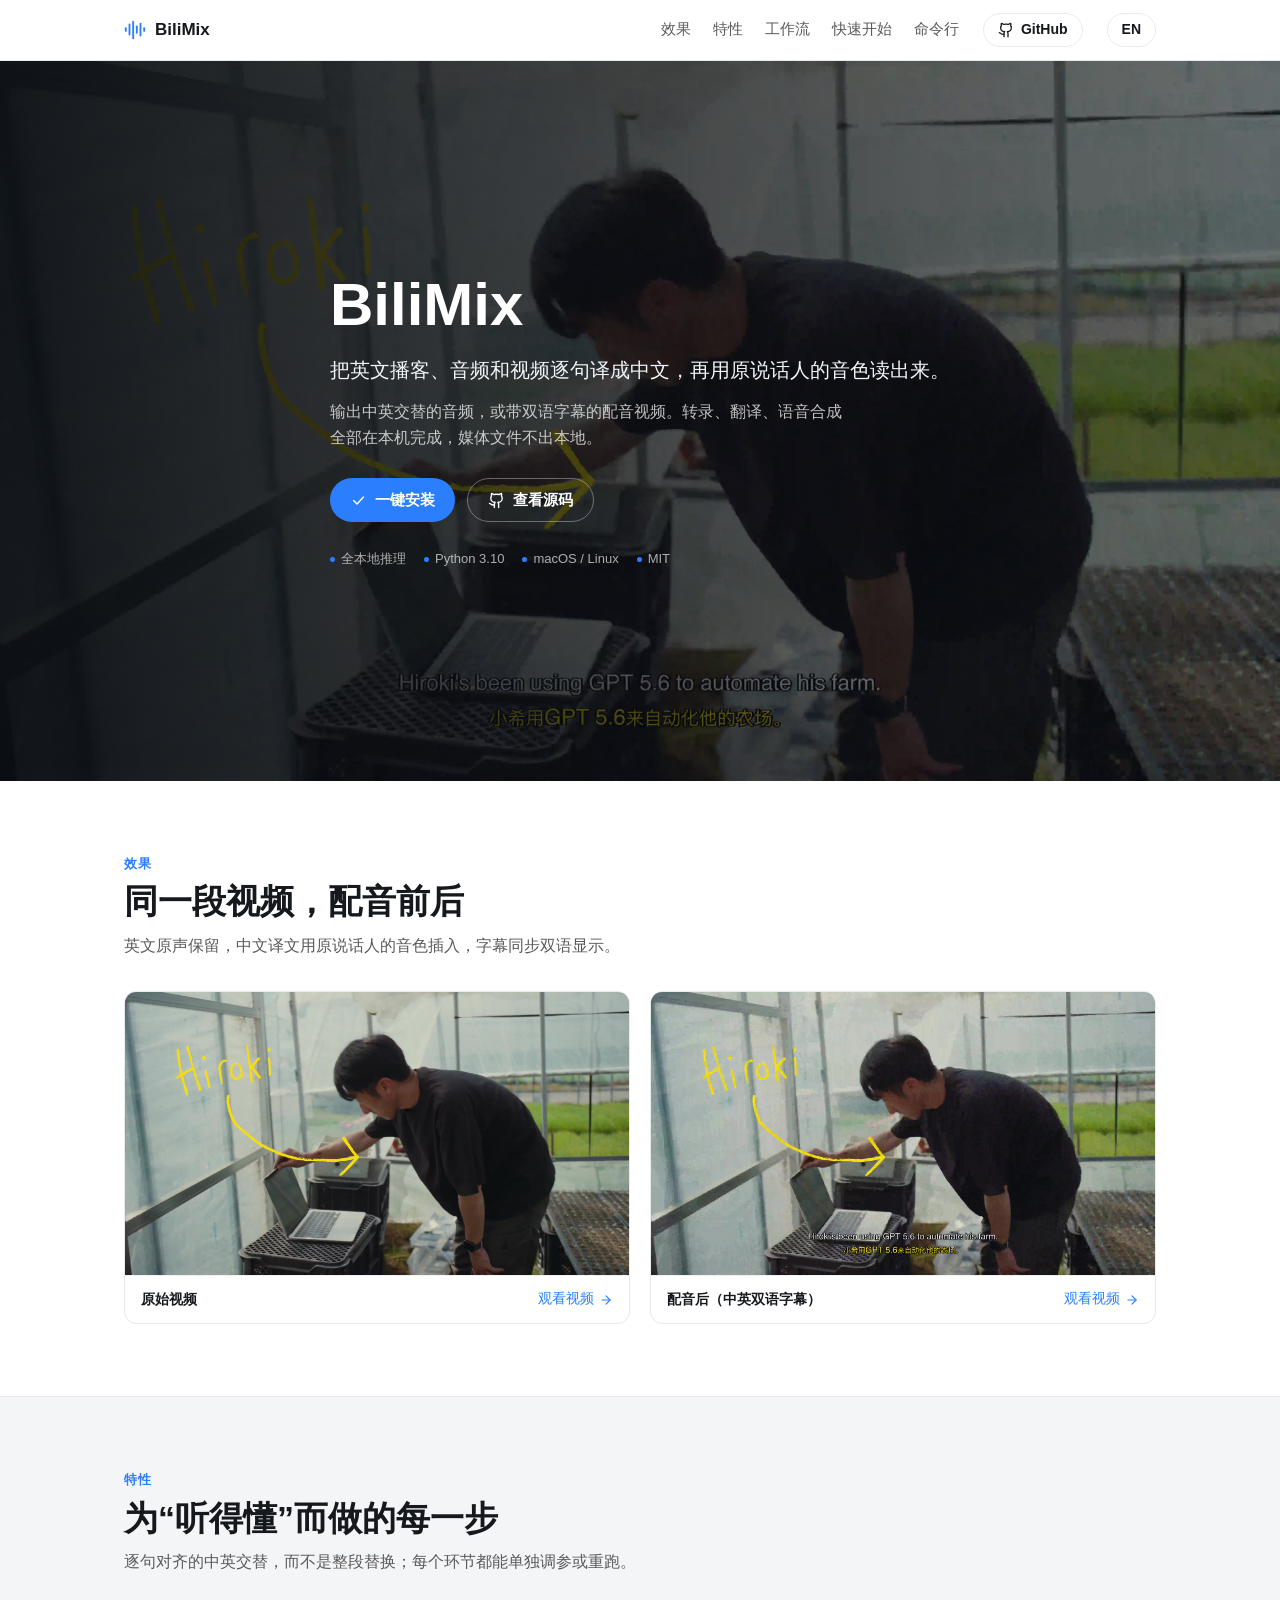
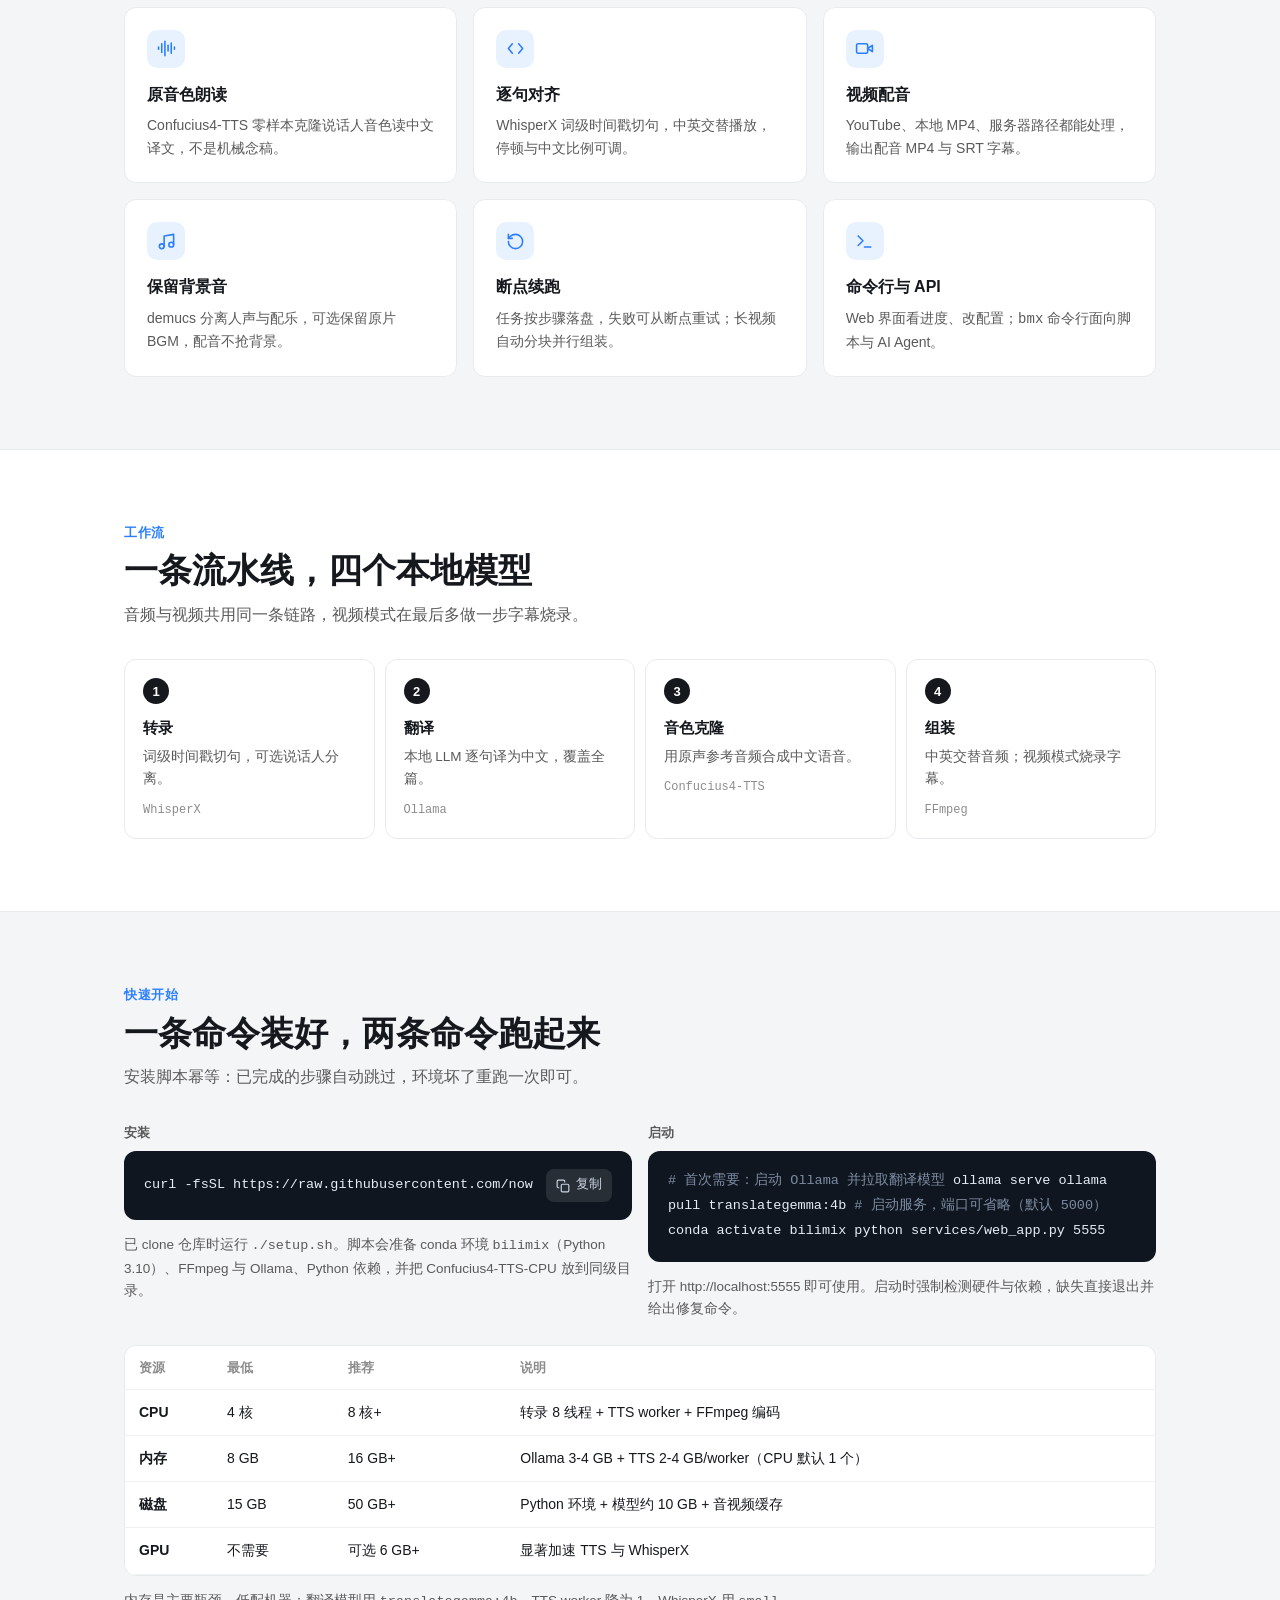
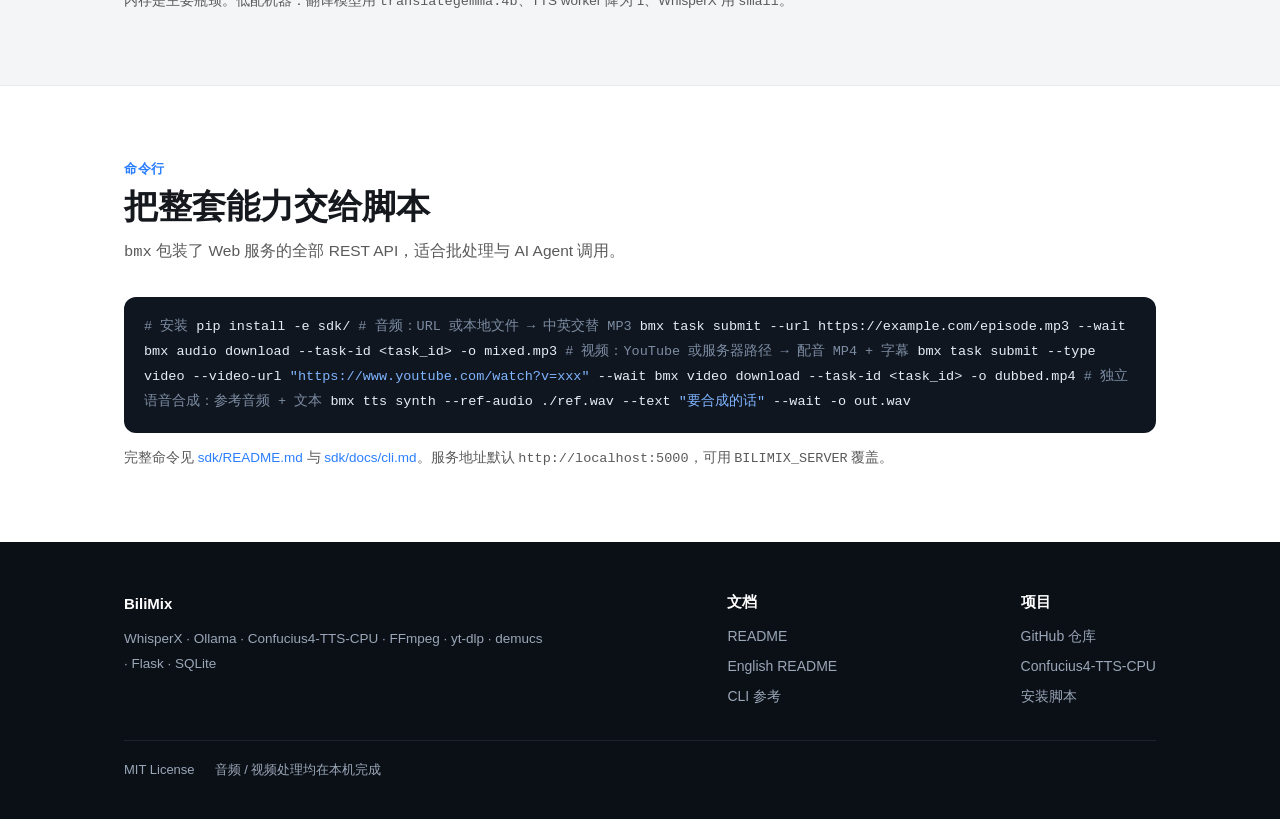
==== index.html @ 7e201eb5 "docs: 精简中英文 README 并新增 GitHub Pages 产品页 - README / README.en.md：统一为「标题+徽章 → 效果 → 特性 → 硬件要求 → 快速开始 → " ====
<!DOCTYPE html>
<html lang="zh-CN">
<head>
<meta charset="utf-8">
<meta name="viewport" content="width=device-width, initial-scale=1">
<title>BiliMix — 中英双语播客 / 视频配音工具</title>
<meta name="description" content="把英文播客、音频和视频逐句译成中文，再用原说话人的音色读出来。全本地推理，输出中英交替音频或带字幕的配音视频。">
<link rel="icon" href="web/favicon.svg">
<style>
  :root {
    --font: "PingFang SC", -apple-system, BlinkMacSystemFont, "Inter", "Segoe UI", Roboto, "Helvetica Neue", sans-serif;
    --ink: #15181D;
    --body: #5A5A5A;
    --muted: #8C8C8C;
    --line: #E8EAED;
    --line-soft: #F0F1F3;
    --accent: #2B7FFF;
    --accent-deep: #1E5BD9;
    --accent-soft: #E8F2FF;
    --band: #F4F5F7;
    --code-bg: #10161F;
    --radius: 12px;
    --max: 1080px;
  }
  * { margin: 0; padding: 0; box-sizing: border-box; }
  html { scroll-behavior: smooth; -webkit-font-smoothing: antialiased; }
  body { font-family: var(--font); color: var(--ink); background: #fff; line-height: 1.65; }
  a { color: inherit; text-decoration: none; }
  .wrap { max-width: var(--max); margin: 0 auto; padding: 0 24px; }
  section { scroll-margin-top: 64px; }

  /* ---------- header ---------- */
  header {
    position: sticky; top: 0; z-index: 50;
    background: rgba(255,255,255,.86); backdrop-filter: saturate(180%) blur(12px);
    border-bottom: 1px solid var(--line);
  }
  .nav { display: flex; align-items: center; gap: 24px; height: 60px; }
  .brand { display: flex; align-items: center; gap: 9px; font-size: 17px; font-weight: 650; letter-spacing: 0; }
  .brand svg { width: 22px; height: 22px; color: var(--accent); }
  .nav-links { display: flex; gap: 22px; margin-left: auto; font-size: 14.5px; color: var(--body); }
  .nav-links a:hover { color: var(--accent); }
  .btn-ghost {
    display: inline-flex; align-items: center; gap: 7px;
    height: 34px; padding: 0 14px; border: 1px solid var(--line); border-radius: 999px;
    font-size: 14px; font-weight: 550; transition: .18s;
  }
  .btn-ghost:hover { border-color: var(--accent); color: var(--accent); background: var(--accent-soft); }
  .btn-ghost svg { width: 16px; height: 16px; }

  /* ---------- hero ---------- */
  .hero {
    position: relative; isolation: isolate;
    min-height: clamp(520px, 80vh, 720px);
    display: flex; align-items: center;
    background: #0B0F16 url("examples/screenshot_mixed.jpg") center/cover no-repeat;
  }
  .hero::before {
    content: ""; position: absolute; inset: 0; z-index: -1;
    background: linear-gradient(90deg, rgba(8,11,16,.92) 0%, rgba(8,11,16,.74) 42%, rgba(8,11,16,.42) 100%);
  }
  .hero-inner { padding: 72px 0; max-width: 640px; color: #fff; }
  .hero h1 { font-size: clamp(40px, 6vw, 60px); line-height: 1.1; font-weight: 700; letter-spacing: 0; }
  .hero .lede { margin-top: 16px; font-size: clamp(17px, 2.1vw, 20px); font-weight: 500; color: #F2F5FA; }
  .hero .desc { margin-top: 12px; font-size: 15.5px; color: rgba(255,255,255,.74); max-width: 520px; }
  .cta { display: flex; flex-wrap: wrap; gap: 12px; margin-top: 28px; }
  .btn {
    display: inline-flex; align-items: center; gap: 8px; height: 44px; padding: 0 20px;
    border-radius: 999px; font-size: 15px; font-weight: 600; transition: .18s;
  }
  .btn svg { width: 17px; height: 17px; }
  .btn-primary { background: var(--accent); color: #fff; }
  .btn-primary:hover { background: var(--accent-deep); transform: translateY(-1px); }
  .btn-outline { border: 1px solid rgba(255,255,255,.34); color: #fff; }
  .btn-outline:hover { border-color: #fff; background: rgba(255,255,255,.1); }
  .hero-meta { display: flex; flex-wrap: wrap; gap: 8px 18px; margin-top: 26px; font-size: 13px; color: rgba(255,255,255,.66); }
  .hero-meta span { display: inline-flex; align-items: center; gap: 6px; }
  .dot { width: 5px; height: 5px; border-radius: 50%; background: var(--accent); }

  /* ---------- section frame ---------- */
  .band { background: var(--band); border-block: 1px solid var(--line); }
  .sec { padding: 72px 0; }
  .sec-head { max-width: 620px; margin-bottom: 32px; }
  .eyebrow { font-size: 13px; font-weight: 650; letter-spacing: .04em; color: var(--accent); text-transform: uppercase; }
  .sec-head h2 { margin-top: 6px; font-size: clamp(26px, 3.4vw, 34px); line-height: 1.25; font-weight: 680; }
  .sec-head p { margin-top: 10px; color: var(--body); font-size: 15.5px; }

  /* ---------- demo ---------- */
  .demo { display: grid; grid-template-columns: 1fr 1fr; gap: 20px; }
  figure { background: #fff; border: 1px solid var(--line); border-radius: var(--radius); overflow: hidden; }
  figure img { display: block; width: 100%; aspect-ratio: 16 / 9; object-fit: cover; }
  figcaption {
    display: flex; align-items: center; justify-content: space-between; gap: 12px;
    padding: 12px 16px; border-top: 1px solid var(--line-soft); font-size: 14px;
  }
  figcaption b { font-weight: 600; }
  figcaption a { display: inline-flex; align-items: center; gap: 5px; color: var(--accent); font-size: 13.5px; }
  figcaption a svg { width: 14px; height: 14px; }

  /* ---------- features ---------- */
  .grid { display: grid; grid-template-columns: repeat(3, 1fr); gap: 16px; }
  .tile { background: #fff; border: 1px solid var(--line); border-radius: var(--radius); padding: 22px; }
  .tile .ico {
    width: 38px; height: 38px; border-radius: 10px; background: var(--accent-soft);
    display: grid; place-items: center; color: var(--accent); margin-bottom: 14px;
  }
  .tile .ico svg { width: 19px; height: 19px; }
  .tile h3 { font-size: 16px; font-weight: 640; }
  .tile p { margin-top: 6px; font-size: 14px; color: var(--body); }

  /* ---------- pipeline ---------- */
  .flow { display: flex; align-items: stretch; gap: 10px; flex-wrap: nowrap; }
  .step { flex: 1; min-width: 0; background: #fff; border: 1px solid var(--line); border-radius: var(--radius); padding: 18px; }
  .step .n {
    width: 26px; height: 26px; border-radius: 50%; background: var(--ink); color: #fff;
    display: grid; place-items: center; font-size: 13px; font-weight: 650; margin-bottom: 12px;
  }
  .step h4 { font-size: 15px; font-weight: 620; }
  .step p { margin-top: 5px; font-size: 13.5px; color: var(--body); }
  .step .tool { margin-top: 10px; font-size: 12px; color: var(--muted); font-family: ui-monospace, SFMono-Regular, Menlo, monospace; }

  /* ---------- code ---------- */
  .code {
    background: var(--code-bg); color: #E6EDF6; border-radius: var(--radius);
    padding: 18px 20px; font-family: ui-monospace, SFMono-Regular, Menlo, monospace;
    font-size: 13.5px; line-height: 1.85; overflow-x: auto;
  }
  .code .c { color: #7C8CA3; }
  .code .k { color: #7FB4FF; }
  .cmd { display: flex; align-items: center; gap: 12px; }
  .cmd code { flex: 1; min-width: 0; overflow-x: auto; white-space: nowrap; }
  .copy {
    flex: none; display: inline-flex; align-items: center; gap: 6px;
    background: rgba(255,255,255,.1); border: 0; border-radius: 8px; color: #CBD6E4;
    font: inherit; font-size: 12.5px; padding: 5px 10px; cursor: pointer; transition: .18s;
  }
  .copy:hover { background: rgba(255,255,255,.2); color: #fff; }
  .copy svg { width: 14px; height: 14px; }
  .two { display: grid; grid-template-columns: 1fr 1fr; gap: 16px; align-items: start; }
  .two > div { min-width: 0; }
  .block-label { font-size: 13px; font-weight: 620; color: var(--body); margin-bottom: 8px; }

  /* ---------- table ---------- */
  table { width: 100%; border-collapse: collapse; font-size: 14px; background: #fff; }
  th, td { text-align: left; padding: 11px 14px; border-bottom: 1px solid var(--line-soft); }
  thead th { font-size: 13px; color: var(--muted); font-weight: 600; }
  tbody th { font-weight: 620; width: 88px; }
  .table-wrap { border: 1px solid var(--line); border-radius: var(--radius); overflow-x: auto; }
  .note { margin-top: 14px; font-size: 13.5px; color: var(--body); }

  /* ---------- footer ---------- */
  footer { background: #0B0F16; color: #9AA7B8; padding: 48px 0 40px; font-size: 14px; }
  .foot { display: flex; flex-wrap: wrap; gap: 24px; align-items: flex-start; justify-content: space-between; }
  .foot h5 { color: #fff; font-size: 15px; font-weight: 620; margin-bottom: 10px; }
  .foot ul { list-style: none; display: grid; gap: 7px; }
  .foot a:hover { color: #fff; }
  .foot-stack { max-width: 420px; font-size: 13.5px; line-height: 1.8; }
  .legal { margin-top: 32px; padding-top: 18px; border-top: 1px solid #1C2430; display: flex; flex-wrap: wrap; gap: 8px 20px; font-size: 13px; }

  @media (max-width: 900px) {
    .grid { grid-template-columns: 1fr 1fr; }
    .flow { flex-wrap: wrap; }
    .step { flex: 1 1 46%; }
  }
  @media (max-width: 640px) {
    .wrap { padding: 0 18px; }
    .nav-links { display: none; }
    .sec { padding: 52px 0; }
    .demo, .grid, .two { grid-template-columns: 1fr; }
    .step { flex: 1 1 100%; }
    .hero-inner { padding: 56px 0; }
    .foot { gap: 28px; }
  }
</style>
</head>
<body>

<header>
  <div class="wrap nav">
    <a class="brand" href="#top">
      <svg viewBox="0 0 24 24" fill="none" stroke="currentColor" stroke-width="2" stroke-linecap="round"><path d="M2 10v3"/><path d="M6 6v11"/><path d="M10 3v18"/><path d="M14 8v7"/><path d="M18 5v13"/><path d="M22 10v3"/></svg>
      BiliMix
    </a>
    <nav class="nav-links">
      <a href="#demo">效果</a>
      <a href="#features">特性</a>
      <a href="#how">工作流</a>
      <a href="#start">快速开始</a>
      <a href="#cli">命令行</a>
    </nav>
    <a class="btn-ghost" href="https://github.com/nowszhao/BiliMix">
      <svg viewBox="0 0 24 24" fill="none" stroke="currentColor" stroke-width="2" stroke-linecap="round" stroke-linejoin="round"><path d="M15 22v-4a4.8 4.8 0 0 0-1-3.5c3 0 6-2 6-5.5.08-1.25-.27-2.48-1-3.5.28-1.15.28-2.35 0-3.5 0 0-1 0-3 1.5-2.64-.5-5.36-.5-8 0C6 2 5 2 5 2c-.3 1.15-.3 2.35 0 3.5A5.4 5.4 0 0 0 4 9c0 3.5 3 5.5 6 5.5-.39.49-.68 1.05-.85 1.65-.17.6-.22 1.23-.15 1.85v4"/><path d="M9 18c-4.51 2-5-2-7-2"/></svg>
      GitHub
    </a>
    <a class="btn-ghost" href="en.html">EN</a>
  </div>
</header>

<main id="top">
  <section class="hero">
    <div class="wrap hero-inner">
      <h1>BiliMix</h1>
      <p class="lede">把英文播客、音频和视频逐句译成中文，再用原说话人的音色读出来。</p>
      <p class="desc">输出中英交替的音频，或带双语字幕的配音视频。转录、翻译、语音合成全部在本机完成，媒体文件不出本地。</p>
      <div class="cta">
        <a class="btn btn-primary" href="#start">
          <svg viewBox="0 0 24 24" fill="none" stroke="currentColor" stroke-width="2" stroke-linecap="round" stroke-linejoin="round"><path d="m5 12 5 5L19 7"/></svg>
          一键安装
        </a>
        <a class="btn btn-outline" href="https://github.com/nowszhao/BiliMix">
          <svg viewBox="0 0 24 24" fill="none" stroke="currentColor" stroke-width="2" stroke-linecap="round" stroke-linejoin="round"><path d="M15 22v-4a4.8 4.8 0 0 0-1-3.5c3 0 6-2 6-5.5.08-1.25-.27-2.48-1-3.5.28-1.15.28-2.35 0-3.5 0 0-1 0-3 1.5-2.64-.5-5.36-.5-8 0C6 2 5 2 5 2c-.3 1.15-.3 2.35 0 3.5A5.4 5.4 0 0 0 4 9c0 3.5 3 5.5 6 5.5-.39.49-.68 1.05-.85 1.65-.17.6-.22 1.23-.15 1.85v4"/><path d="M9 18c-4.51 2-5-2-7-2"/></svg>
          查看源码
        </a>
      </div>
      <div class="hero-meta">
        <span><i class="dot"></i>全本地推理</span>
        <span><i class="dot"></i>Python 3.10</span>
        <span><i class="dot"></i>macOS / Linux</span>
        <span><i class="dot"></i>MIT</span>
      </div>
    </div>
  </section>

  <section class="sec" id="demo">
    <div class="wrap">
      <div class="sec-head">
        <div class="eyebrow">效果</div>
        <h2>同一段视频，配音前后</h2>
        <p>英文原声保留，中文译文用原说话人的音色插入，字幕同步双语显示。</p>
      </div>
      <div class="demo">
        <figure>
          <img src="examples/screenshot_original.jpg" alt="原始英文视频画面">
          <figcaption>
            <b>原始视频</b>
            <a href="examples/test1.mp4">观看视频
              <svg viewBox="0 0 24 24" fill="none" stroke="currentColor" stroke-width="2" stroke-linecap="round" stroke-linejoin="round"><path d="M5 12h14"/><path d="m12 5 7 7-7 7"/></svg>
            </a>
          </figcaption>
        </figure>
        <figure>
          <img src="examples/screenshot_mixed.jpg" alt="配音后的中英双语字幕画面">
          <figcaption>
            <b>配音后（中英双语字幕）</b>
            <a href="examples/test1_mixed.mp4">观看视频
              <svg viewBox="0 0 24 24" fill="none" stroke="currentColor" stroke-width="2" stroke-linecap="round" stroke-linejoin="round"><path d="M5 12h14"/><path d="m12 5 7 7-7 7"/></svg>
            </a>
          </figcaption>
        </figure>
      </div>
    </div>
  </section>

  <section class="band sec" id="features">
    <div class="wrap">
      <div class="sec-head">
        <div class="eyebrow">特性</div>
        <h2>为“听得懂”而做的每一步</h2>
        <p>逐句对齐的中英交替，而不是整段替换；每个环节都能单独调参或重跑。</p>
      </div>
      <div class="grid">
        <div class="tile">
          <div class="ico"><svg viewBox="0 0 24 24" fill="none" stroke="currentColor" stroke-width="2" stroke-linecap="round"><path d="M2 10v3"/><path d="M6 6v11"/><path d="M10 3v18"/><path d="M14 8v7"/><path d="M18 5v13"/><path d="M22 10v3"/></svg></div>
          <h3>原音色朗读</h3>
          <p>Confucius4-TTS 零样本克隆说话人音色读中文译文，不是机械念稿。</p>
        </div>
        <div class="tile">
          <div class="ico"><svg viewBox="0 0 24 24" fill="none" stroke="currentColor" stroke-width="2" stroke-linecap="round" stroke-linejoin="round"><path d="M8 6 3 12l5 6"/><path d="m16 6 5 6-5 6"/></svg></div>
          <h3>逐句对齐</h3>
          <p>WhisperX 词级时间戳切句，中英交替播放，停顿与中文比例可调。</p>
        </div>
        <div class="tile">
          <div class="ico"><svg viewBox="0 0 24 24" fill="none" stroke="currentColor" stroke-width="2" stroke-linecap="round" stroke-linejoin="round"><path d="m22 8-6 4 6 4V8Z"/><rect x="2" y="6" width="14" height="12" rx="2"/></svg></div>
          <h3>视频配音</h3>
          <p>YouTube、本地 MP4、服务器路径都能处理，输出配音 MP4 与 SRT 字幕。</p>
        </div>
        <div class="tile">
          <div class="ico"><svg viewBox="0 0 24 24" fill="none" stroke="currentColor" stroke-width="2" stroke-linecap="round" stroke-linejoin="round"><path d="M9 18V5l12-2v13"/><circle cx="6" cy="18" r="3"/><circle cx="18" cy="16" r="3"/></svg></div>
          <h3>保留背景音</h3>
          <p>demucs 分离人声与配乐，可选保留原片 BGM，配音不抢背景。</p>
        </div>
        <div class="tile">
          <div class="ico"><svg viewBox="0 0 24 24" fill="none" stroke="currentColor" stroke-width="2" stroke-linecap="round" stroke-linejoin="round"><path d="M3 12a9 9 0 1 0 9-9 9.75 9.75 0 0 0-6.74 2.74L3 8"/><path d="M3 3v5h5"/></svg></div>
          <h3>断点续跑</h3>
          <p>任务按步骤落盘，失败可从断点重试；长视频自动分块并行组装。</p>
        </div>
        <div class="tile">
          <div class="ico"><svg viewBox="0 0 24 24" fill="none" stroke="currentColor" stroke-width="2" stroke-linecap="round" stroke-linejoin="round"><path d="m4 17 6-6-6-6"/><path d="M12 19h8"/></svg></div>
          <h3>命令行与 API</h3>
          <p>Web 界面看进度、改配置；<code>bmx</code> 命令行面向脚本与 AI Agent。</p>
        </div>
      </div>
    </div>
  </section>

  <section class="sec" id="how">
    <div class="wrap">
      <div class="sec-head">
        <div class="eyebrow">工作流</div>
        <h2>一条流水线，四个本地模型</h2>
        <p>音频与视频共用同一条链路，视频模式在最后多做一步字幕烧录。</p>
      </div>
      <div class="flow">
        <div class="step">
          <div class="n">1</div>
          <h4>转录</h4>
          <p>词级时间戳切句，可选说话人分离。</p>
          <div class="tool">WhisperX</div>
        </div>
        <div class="step">
          <div class="n">2</div>
          <h4>翻译</h4>
          <p>本地 LLM 逐句译为中文，覆盖全篇。</p>
          <div class="tool">Ollama</div>
        </div>
        <div class="step">
          <div class="n">3</div>
          <h4>音色克隆</h4>
          <p>用原声参考音频合成中文语音。</p>
          <div class="tool">Confucius4-TTS</div>
        </div>
        <div class="step">
          <div class="n">4</div>
          <h4>组装</h4>
          <p>中英交替音频；视频模式烧录字幕。</p>
          <div class="tool">FFmpeg</div>
        </div>
      </div>
    </div>
  </section>

  <section class="band sec" id="start">
    <div class="wrap">
      <div class="sec-head">
        <div class="eyebrow">快速开始</div>
        <h2>一条命令装好，两条命令跑起来</h2>
        <p>安装脚本幂等：已完成的步骤自动跳过，环境坏了重跑一次即可。</p>
      </div>
      <div class="two">
        <div>
          <div class="block-label">安装</div>
          <div class="code cmd">
            <code id="install-cmd">curl -fsSL https://raw.githubusercontent.com/nowszhao/BiliMix/main/setup.sh | bash</code>
            <button class="copy" data-copy="install-cmd">
              <svg viewBox="0 0 24 24" fill="none" stroke="currentColor" stroke-width="2" stroke-linecap="round" stroke-linejoin="round"><rect x="9" y="9" width="13" height="13" rx="2"/><path d="M5 15H4a2 2 0 0 1-2-2V4a2 2 0 0 1 2-2h9a2 2 0 0 1 2 2v1"/></svg>
              复制
            </button>
          </div>
          <p class="note">已 clone 仓库时运行 <code>./setup.sh</code>。脚本会准备 conda 环境 <code>bilimix</code>（Python 3.10）、FFmpeg 与 Ollama、Python 依赖，并把 Confucius4-TTS-CPU 放到同级目录。</p>
        </div>
        <div>
          <div class="block-label">启动</div>
          <div class="code">
<span class="c"># 首次需要：启动 Ollama 并拉取翻译模型</span>
ollama serve
ollama pull translategemma:4b

<span class="c"># 启动服务，端口可省略（默认 5000）</span>
conda activate bilimix
python services/web_app.py 5555
          </div>
          <p class="note">打开 http://localhost:5555 即可使用。启动时强制检测硬件与依赖，缺失直接退出并给出修复命令。</p>
        </div>
      </div>
      <div class="table-wrap" style="margin-top:24px">
        <table>
          <thead><tr><th>资源</th><th>最低</th><th>推荐</th><th>说明</th></tr></thead>
          <tbody>
            <tr><th>CPU</th><td>4 核</td><td>8 核+</td><td>转录 8 线程 + TTS worker + FFmpeg 编码</td></tr>
            <tr><th>内存</th><td>8 GB</td><td>16 GB+</td><td>Ollama 3-4 GB + TTS 2-4 GB/worker（CPU 默认 1 个）</td></tr>
            <tr><th>磁盘</th><td>15 GB</td><td>50 GB+</td><td>Python 环境 + 模型约 10 GB + 音视频缓存</td></tr>
            <tr><th>GPU</th><td>不需要</td><td>可选 6 GB+</td><td>显著加速 TTS 与 WhisperX</td></tr>
          </tbody>
        </table>
      </div>
      <p class="note">内存是主要瓶颈。低配机器：翻译模型用 <code>translategemma:4b</code>、TTS worker 降为 1、WhisperX 用 <code>small</code>。</p>
    </div>
  </section>

  <section class="sec" id="cli">
    <div class="wrap">
      <div class="sec-head">
        <div class="eyebrow">命令行</div>
        <h2>把整套能力交给脚本</h2>
        <p><code>bmx</code> 包装了 Web 服务的全部 REST API，适合批处理与 AI Agent 调用。</p>
      </div>
      <div class="code">
<span class="c"># 安装</span>
pip install -e sdk/

<span class="c"># 音频：URL 或本地文件 → 中英交替 MP3</span>
bmx task submit --url https://example.com/episode.mp3 --wait
bmx audio download --task-id &lt;task_id&gt; -o mixed.mp3

<span class="c"># 视频：YouTube 或服务器路径 → 配音 MP4 + 字幕</span>
bmx task submit --type video --video-url <span class="k">"https://www.youtube.com/watch?v=xxx"</span> --wait
bmx video download --task-id &lt;task_id&gt; -o dubbed.mp4

<span class="c"># 独立语音合成：参考音频 + 文本</span>
bmx tts synth --ref-audio ./ref.wav --text <span class="k">"要合成的话"</span> --wait -o out.wav
      </div>
      <p class="note">完整命令见 <a href="https://github.com/nowszhao/BiliMix/blob/main/sdk/README.md" style="color:var(--accent)">sdk/README.md</a> 与 <a href="https://github.com/nowszhao/BiliMix/blob/main/sdk/docs/cli.md" style="color:var(--accent)">sdk/docs/cli.md</a>。服务地址默认 <code>http://localhost:5000</code>，可用 <code>BILIMIX_SERVER</code> 覆盖。</p>
    </div>
  </section>
</main>

<footer>
  <div class="wrap">
    <div class="foot">
      <div class="foot-stack">
        <h5>BiliMix</h5>
        <p>WhisperX · Ollama · Confucius4-TTS-CPU · FFmpeg · yt-dlp · demucs · Flask · SQLite</p>
      </div>
      <div>
        <h5>文档</h5>
        <ul>
          <li><a href="https://github.com/nowszhao/BiliMix#readme">README</a></li>
          <li><a href="https://github.com/nowszhao/BiliMix/blob/main/README.en.md">English README</a></li>
          <li><a href="https://github.com/nowszhao/BiliMix/blob/main/sdk/docs/cli.md">CLI 参考</a></li>
        </ul>
      </div>
      <div>
        <h5>项目</h5>
        <ul>
          <li><a href="https://github.com/nowszhao/BiliMix">GitHub 仓库</a></li>
          <li><a href="https://github.com/nowszhao/Confucius4-TTS-CPU">Confucius4-TTS-CPU</a></li>
          <li><a href="https://github.com/nowszhao/BiliMix/blob/main/setup.sh">安装脚本</a></li>
        </ul>
      </div>
    </div>
    <div class="legal">
      <span>MIT License</span>
      <span>音频 / 视频处理均在本机完成</span>
    </div>
  </div>
</footer>

<script>
  document.querySelectorAll('.copy').forEach(function (btn) {
    btn.addEventListener('click', function () {
      var text = document.getElementById(btn.dataset.copy).textContent.trim();
      var done = function () {
        var label = btn.lastChild;
        btn.lastChild.textContent = ' 已复制';
        setTimeout(function () { btn.lastChild.textContent = ' 复制'; }, 1600);
      };
      if (navigator.clipboard) {
        navigator.clipboard.writeText(text).then(done);
      } else {
        var ta = document.createElement('textarea');
        ta.value = text; document.body.appendChild(ta); ta.select();
        document.execCommand('copy'); document.body.removeChild(ta); done();
      }
    });
  });
</script>
</body>
</html>
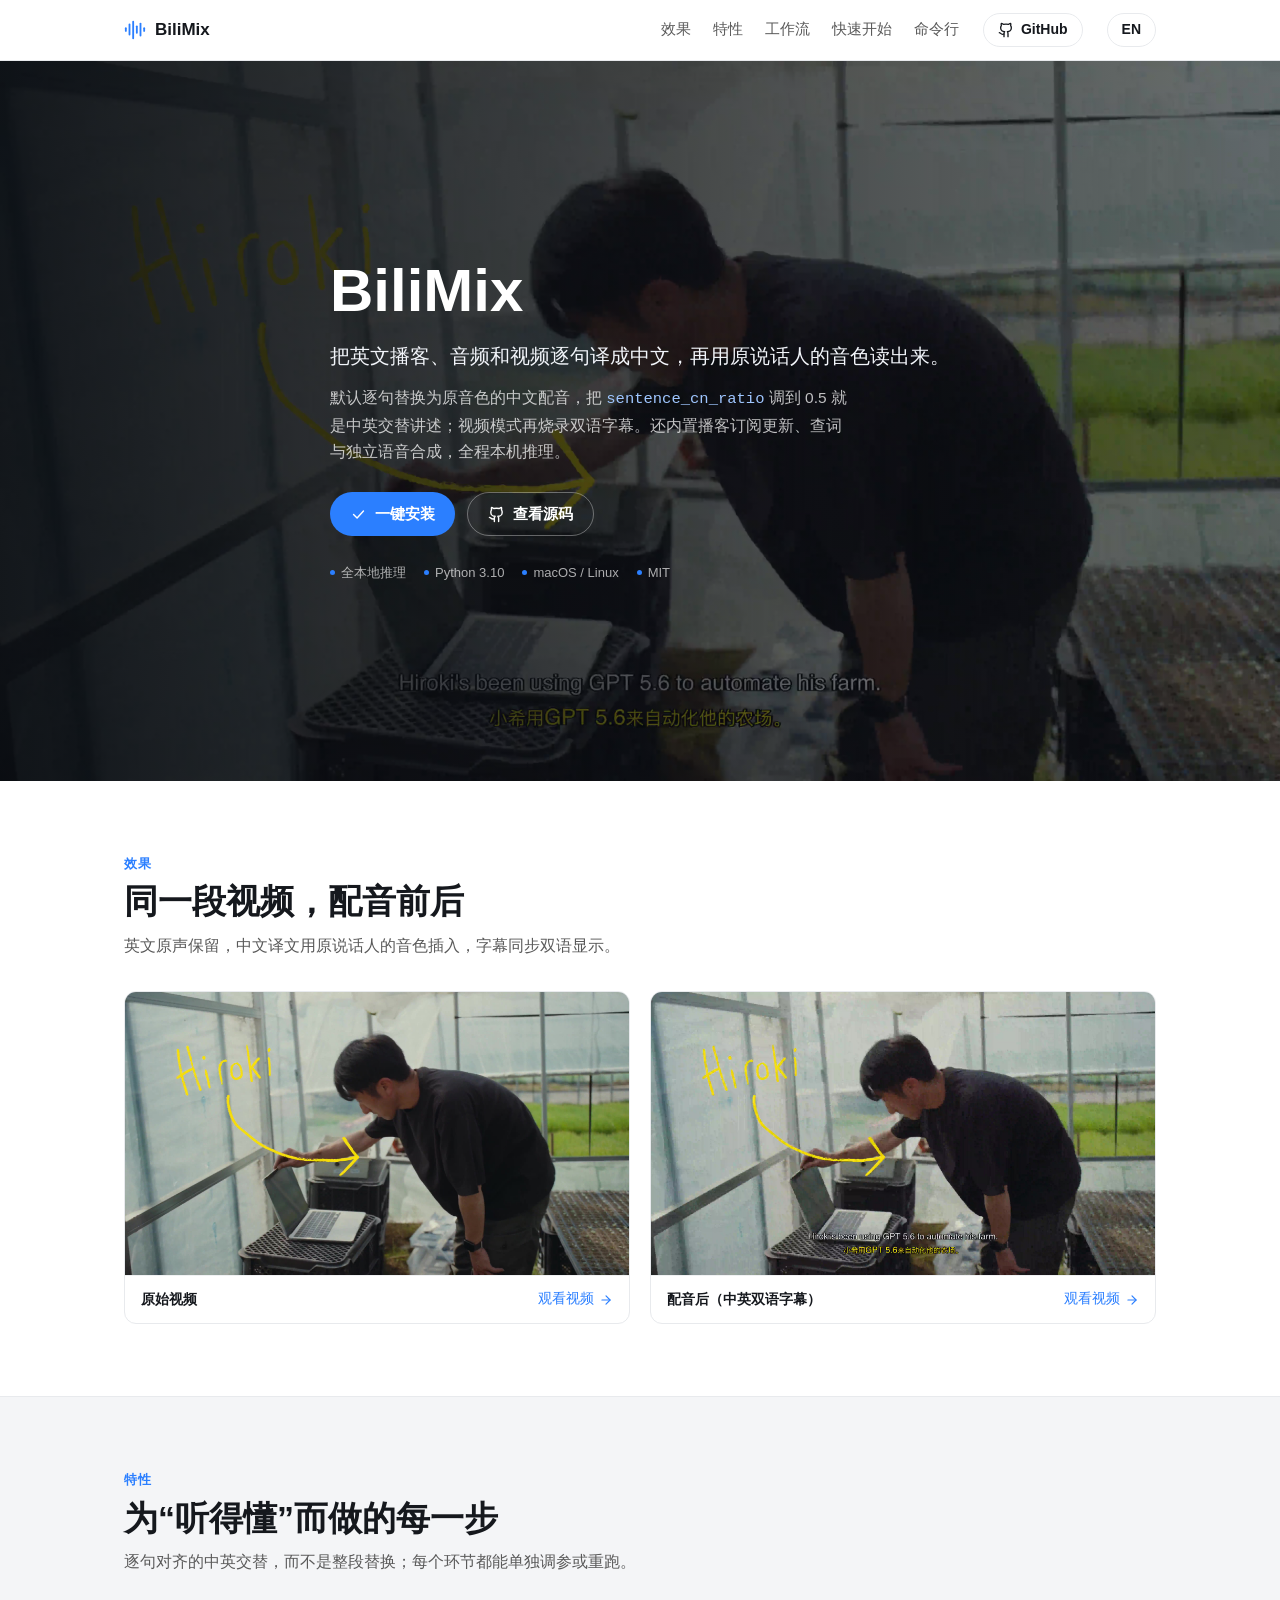
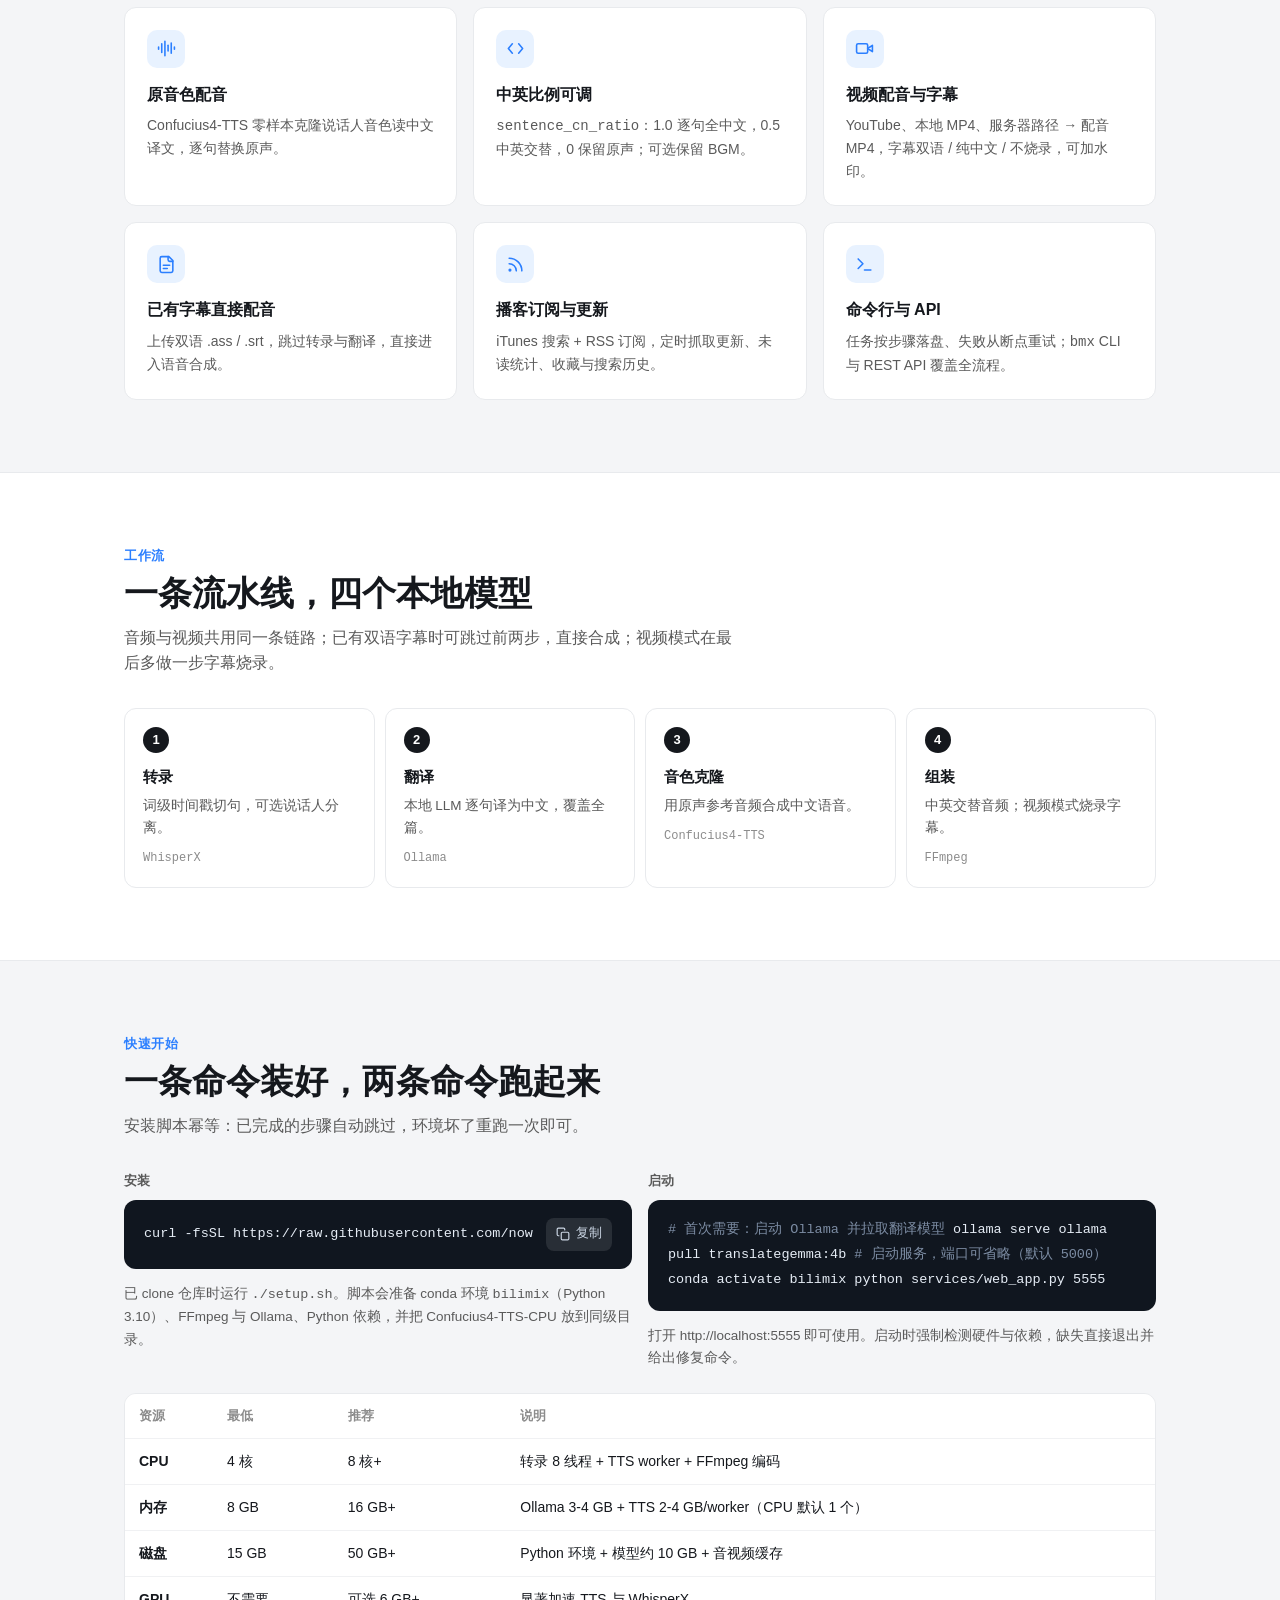
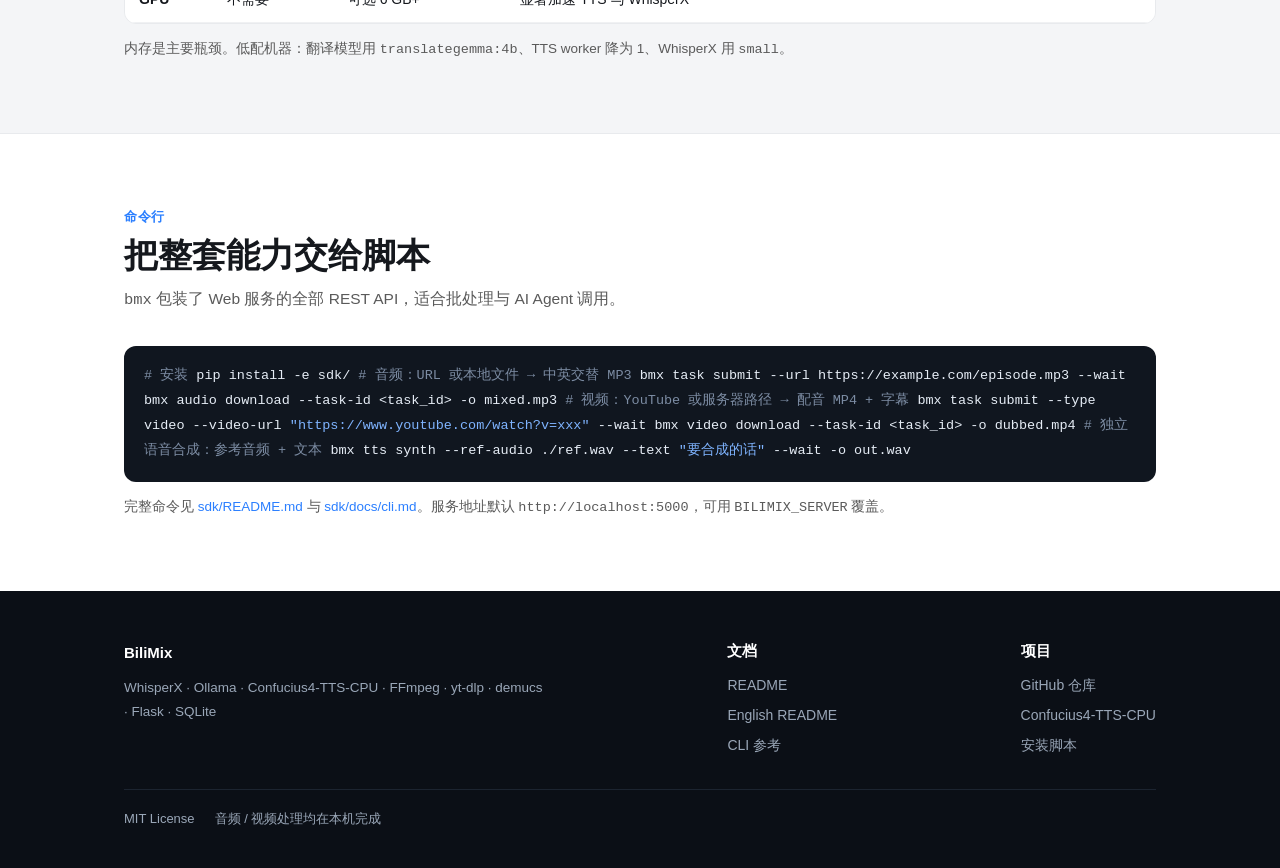
==== commit d5917af3: "docs: 按实际代码能力校正项目介绍与特性 通读 core/config.py、services/ 各 Blueprint、pipeline/ 与 sdk CLI 后修正：  - 一句话介绍：默认输" ====
--- a/index.html
+++ b/index.html
@@ -201,7 +201,7 @@
     <div class="wrap hero-inner">
       <h1>BiliMix</h1>
       <p class="lede">把英文播客、音频和视频逐句译成中文，再用原说话人的音色读出来。</p>
-      <p class="desc">输出中英交替的音频，或带双语字幕的配音视频。转录、翻译、语音合成全部在本机完成，媒体文件不出本地。</p>
+      <p class="desc">默认逐句替换为原音色的中文配音，把 <code style="color:#9FC6FF">sentence_cn_ratio</code> 调到 0.5 就是中英交替讲述；视频模式再烧录双语字幕。还内置播客订阅更新、查词与独立语音合成，全程本机推理。</p>
       <div class="cta">
         <a class="btn btn-primary" href="#start">
           <svg viewBox="0 0 24 24" fill="none" stroke="currentColor" stroke-width="2" stroke-linecap="round" stroke-linejoin="round"><path d="m5 12 5 5L19 7"/></svg>
@@ -261,33 +261,33 @@
       <div class="grid">
         <div class="tile">
           <div class="ico"><svg viewBox="0 0 24 24" fill="none" stroke="currentColor" stroke-width="2" stroke-linecap="round"><path d="M2 10v3"/><path d="M6 6v11"/><path d="M10 3v18"/><path d="M14 8v7"/><path d="M18 5v13"/><path d="M22 10v3"/></svg></div>
-          <h3>原音色朗读</h3>
-          <p>Confucius4-TTS 零样本克隆说话人音色读中文译文，不是机械念稿。</p>
+          <h3>原音色配音</h3>
+          <p>Confucius4-TTS 零样本克隆说话人音色读中文译文，逐句替换原声。</p>
         </div>
         <div class="tile">
           <div class="ico"><svg viewBox="0 0 24 24" fill="none" stroke="currentColor" stroke-width="2" stroke-linecap="round" stroke-linejoin="round"><path d="M8 6 3 12l5 6"/><path d="m16 6 5 6-5 6"/></svg></div>
-          <h3>逐句对齐</h3>
-          <p>WhisperX 词级时间戳切句，中英交替播放，停顿与中文比例可调。</p>
+          <h3>中英比例可调</h3>
+          <p><code>sentence_cn_ratio</code>：1.0 逐句全中文，0.5 中英交替，0 保留原声；可选保留 BGM。</p>
         </div>
         <div class="tile">
           <div class="ico"><svg viewBox="0 0 24 24" fill="none" stroke="currentColor" stroke-width="2" stroke-linecap="round" stroke-linejoin="round"><path d="m22 8-6 4 6 4V8Z"/><rect x="2" y="6" width="14" height="12" rx="2"/></svg></div>
-          <h3>视频配音</h3>
-          <p>YouTube、本地 MP4、服务器路径都能处理，输出配音 MP4 与 SRT 字幕。</p>
-        </div>
-        <div class="tile">
-          <div class="ico"><svg viewBox="0 0 24 24" fill="none" stroke="currentColor" stroke-width="2" stroke-linecap="round" stroke-linejoin="round"><path d="M9 18V5l12-2v13"/><circle cx="6" cy="18" r="3"/><circle cx="18" cy="16" r="3"/></svg></div>
-          <h3>保留背景音</h3>
-          <p>demucs 分离人声与配乐，可选保留原片 BGM，配音不抢背景。</p>
-        </div>
-        <div class="tile">
-          <div class="ico"><svg viewBox="0 0 24 24" fill="none" stroke="currentColor" stroke-width="2" stroke-linecap="round" stroke-linejoin="round"><path d="M3 12a9 9 0 1 0 9-9 9.75 9.75 0 0 0-6.74 2.74L3 8"/><path d="M3 3v5h5"/></svg></div>
-          <h3>断点续跑</h3>
-          <p>任务按步骤落盘，失败可从断点重试；长视频自动分块并行组装。</p>
+          <h3>视频配音与字幕</h3>
+          <p>YouTube、本地 MP4、服务器路径 → 配音 MP4，字幕双语 / 纯中文 / 不烧录，可加水印。</p>
+        </div>
+        <div class="tile">
+          <div class="ico"><svg viewBox="0 0 24 24" fill="none" stroke="currentColor" stroke-width="2" stroke-linecap="round" stroke-linejoin="round"><path d="M15 2H6a2 2 0 0 0-2 2v16a2 2 0 0 0 2 2h12a2 2 0 0 0 2-2V7Z"/><path d="M14 2v4a2 2 0 0 0 2 2h4"/><path d="M8 13h8"/><path d="M8 17h5"/></svg></div>
+          <h3>已有字幕直接配音</h3>
+          <p>上传双语 .ass / .srt，跳过转录与翻译，直接进入语音合成。</p>
+        </div>
+        <div class="tile">
+          <div class="ico"><svg viewBox="0 0 24 24" fill="none" stroke="currentColor" stroke-width="2" stroke-linecap="round" stroke-linejoin="round"><path d="M4 11a9 9 0 0 1 9 9"/><path d="M4 4a16 16 0 0 1 16 16"/><circle cx="5" cy="19" r="1"/></svg></div>
+          <h3>播客订阅与更新</h3>
+          <p>iTunes 搜索 + RSS 订阅，定时抓取更新、未读统计、收藏与搜索历史。</p>
         </div>
         <div class="tile">
           <div class="ico"><svg viewBox="0 0 24 24" fill="none" stroke="currentColor" stroke-width="2" stroke-linecap="round" stroke-linejoin="round"><path d="m4 17 6-6-6-6"/><path d="M12 19h8"/></svg></div>
           <h3>命令行与 API</h3>
-          <p>Web 界面看进度、改配置；<code>bmx</code> 命令行面向脚本与 AI Agent。</p>
+          <p>任务按步骤落盘、失败从断点重试；<code>bmx</code> CLI 与 REST API 覆盖全流程。</p>
         </div>
       </div>
     </div>
@@ -298,7 +298,7 @@
       <div class="sec-head">
         <div class="eyebrow">工作流</div>
         <h2>一条流水线，四个本地模型</h2>
-        <p>音频与视频共用同一条链路，视频模式在最后多做一步字幕烧录。</p>
+        <p>音频与视频共用同一条链路；已有双语字幕时可跳过前两步，直接合成；视频模式在最后多做一步字幕烧录。</p>
       </div>
       <div class="flow">
         <div class="step">
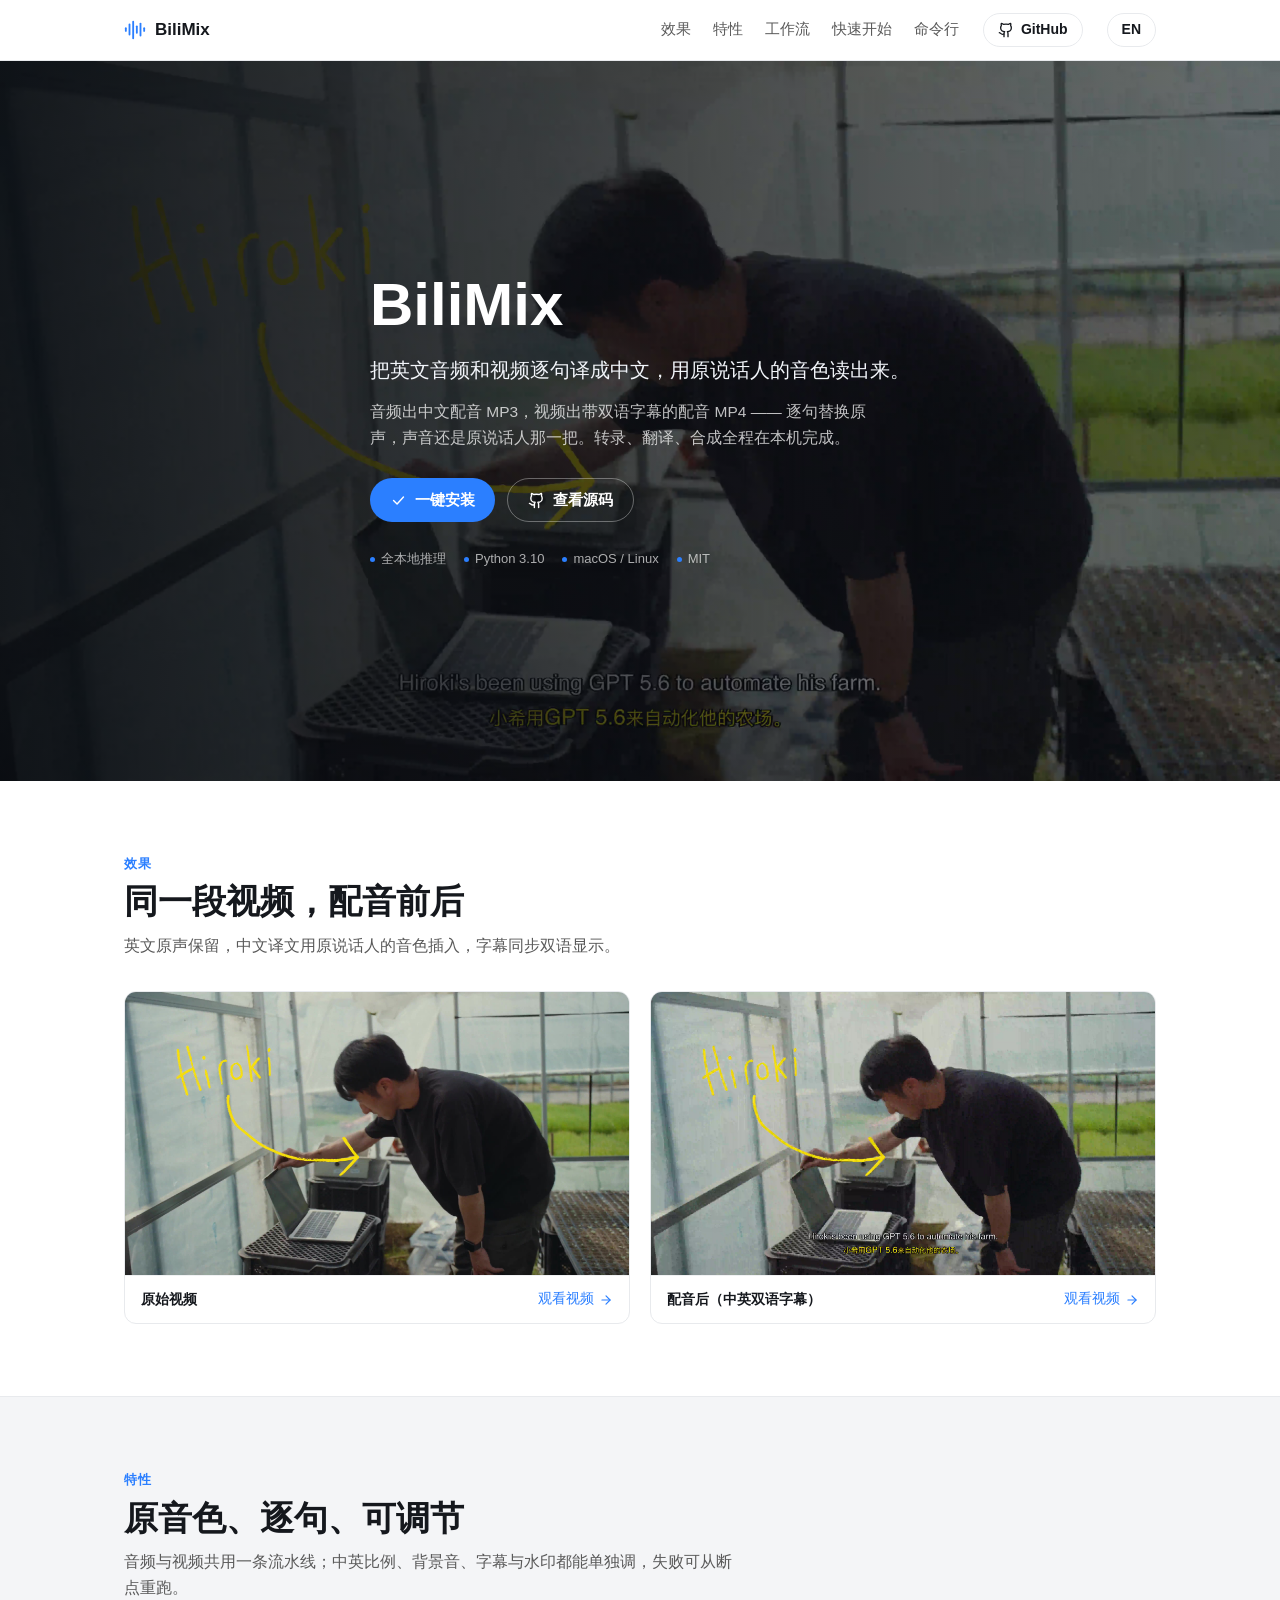
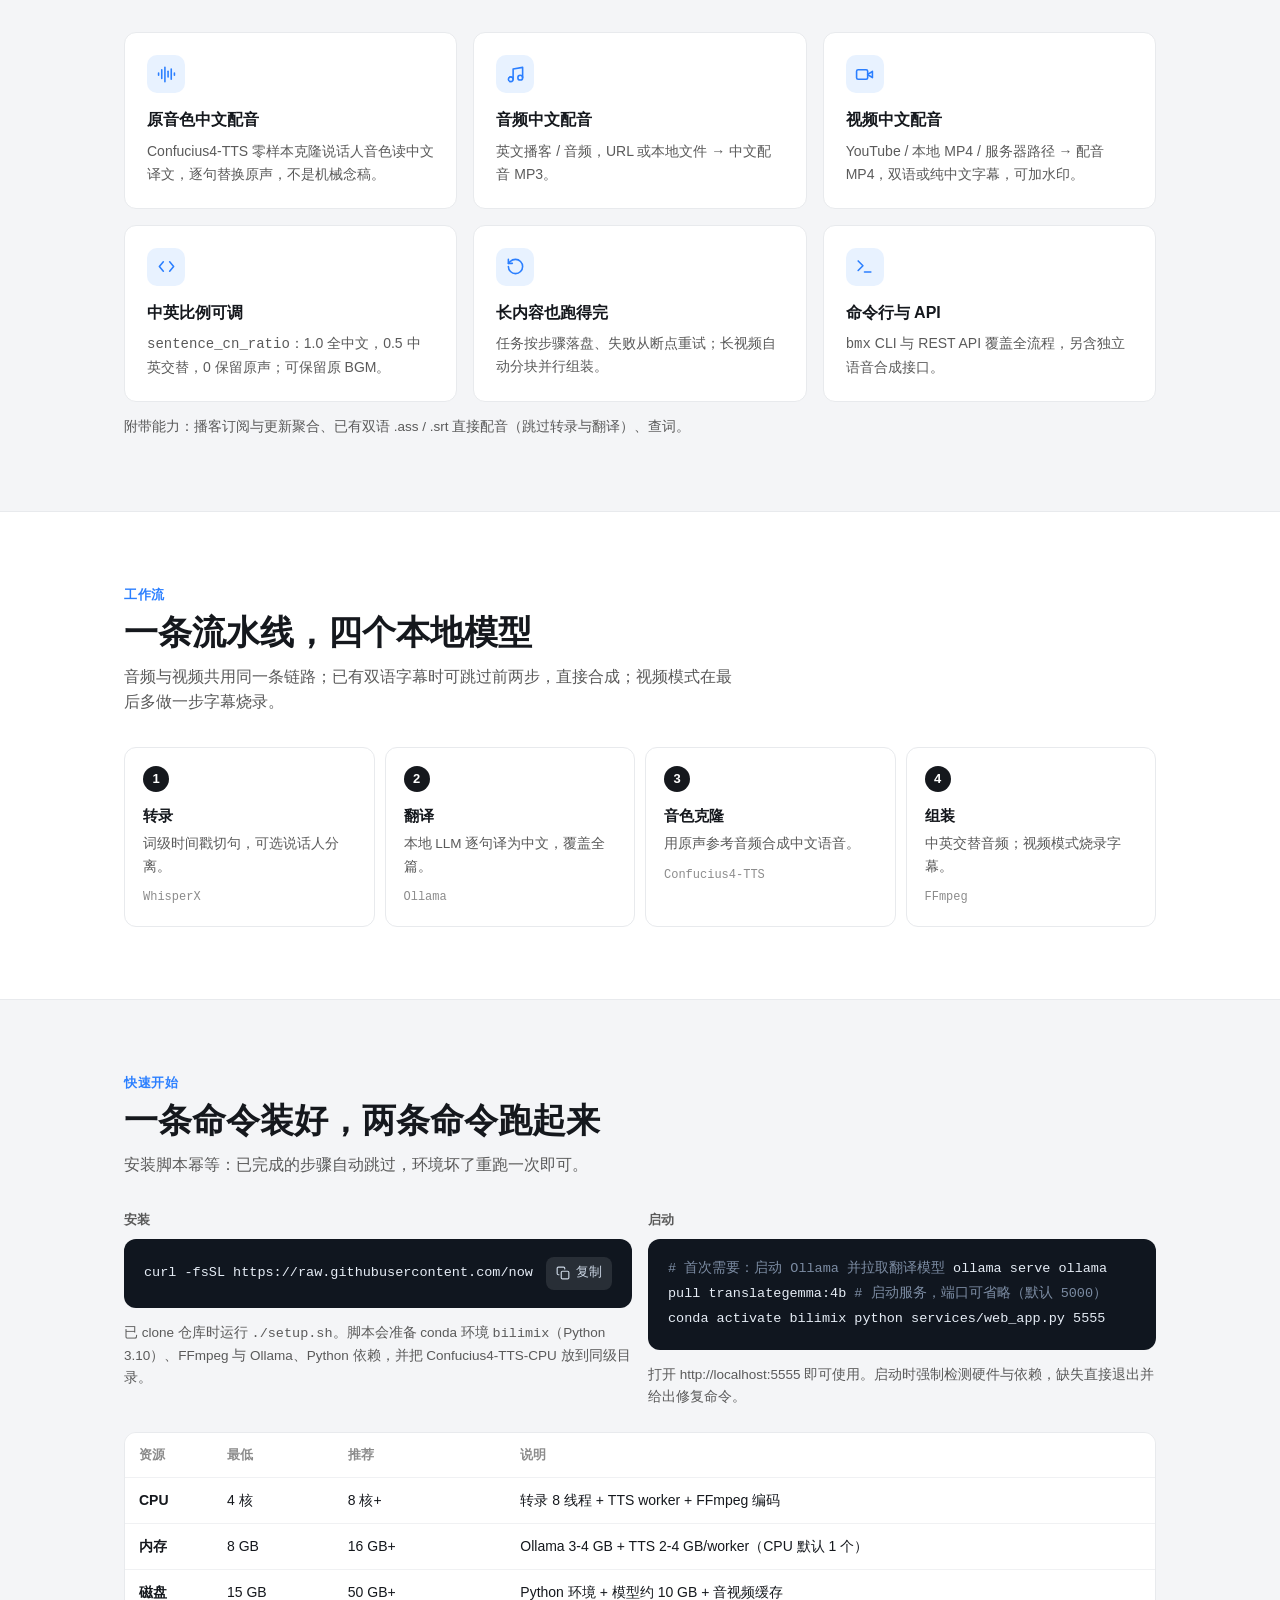
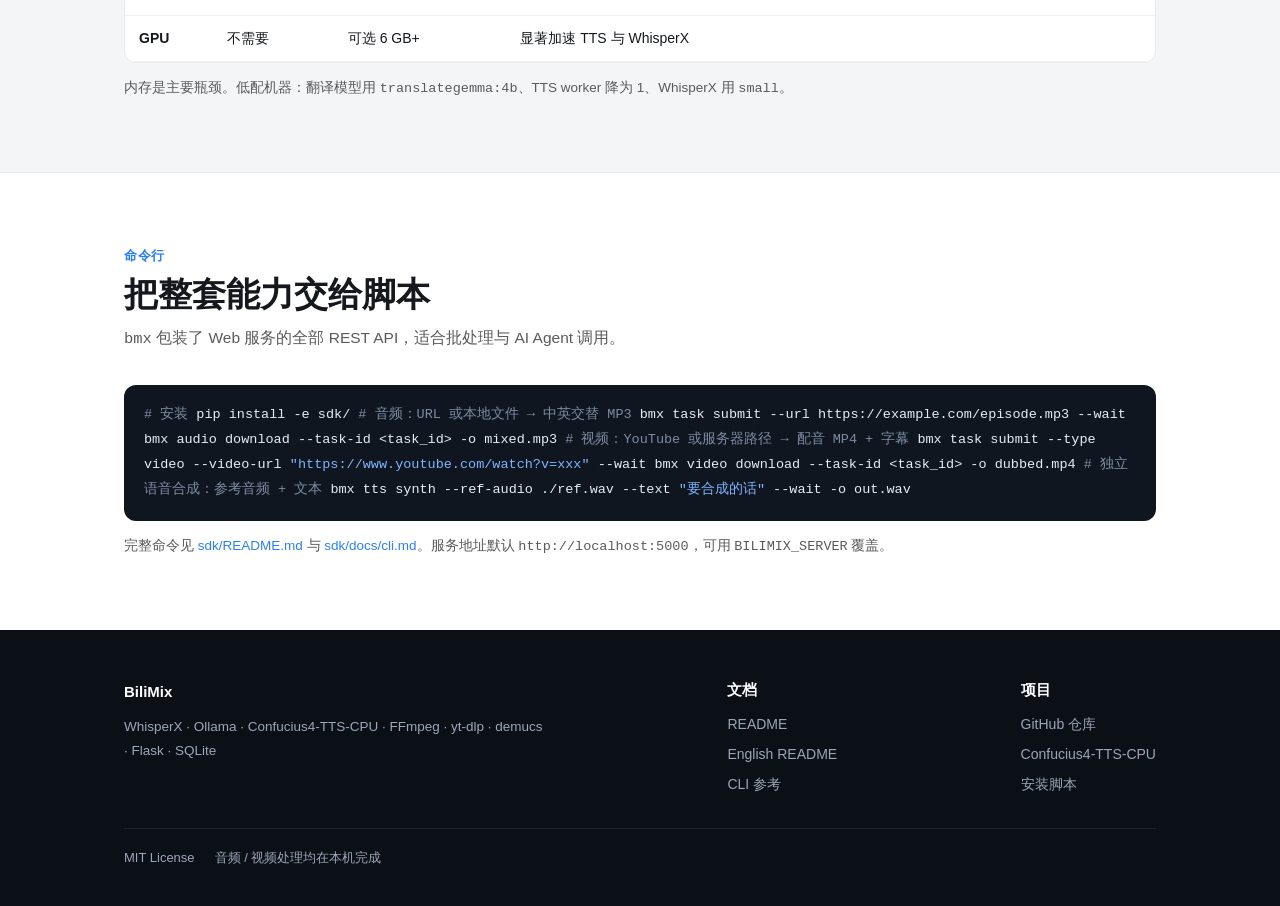
==== commit eaa24f7c: "docs: 介绍与特性收拢到「原音色中文配音」主线 客户价值集中在音频与视频的原音色中文配音，其余能力降级为附带项：  - 一句话介绍：音频 → 中文配音 MP3，视频 → 带双语字幕的配音 MP4 " ====
--- a/index.html
+++ b/index.html
@@ -200,8 +200,8 @@
   <section class="hero">
     <div class="wrap hero-inner">
       <h1>BiliMix</h1>
-      <p class="lede">把英文播客、音频和视频逐句译成中文，再用原说话人的音色读出来。</p>
-      <p class="desc">默认逐句替换为原音色的中文配音，把 <code style="color:#9FC6FF">sentence_cn_ratio</code> 调到 0.5 就是中英交替讲述；视频模式再烧录双语字幕。还内置播客订阅更新、查词与独立语音合成，全程本机推理。</p>
+      <p class="lede">把英文音频和视频逐句译成中文，用原说话人的音色读出来。</p>
+      <p class="desc">音频出中文配音 MP3，视频出带双语字幕的配音 MP4 —— 逐句替换原声，声音还是原说话人那一把。转录、翻译、合成全程在本机完成。</p>
       <div class="cta">
         <a class="btn btn-primary" href="#start">
           <svg viewBox="0 0 24 24" fill="none" stroke="currentColor" stroke-width="2" stroke-linecap="round" stroke-linejoin="round"><path d="m5 12 5 5L19 7"/></svg>
@@ -255,41 +255,42 @@
     <div class="wrap">
       <div class="sec-head">
         <div class="eyebrow">特性</div>
-        <h2>为“听得懂”而做的每一步</h2>
-        <p>逐句对齐的中英交替，而不是整段替换；每个环节都能单独调参或重跑。</p>
+        <h2>原音色、逐句、可调节</h2>
+        <p>音频与视频共用一条流水线；中英比例、背景音、字幕与水印都能单独调，失败可从断点重跑。</p>
       </div>
       <div class="grid">
         <div class="tile">
           <div class="ico"><svg viewBox="0 0 24 24" fill="none" stroke="currentColor" stroke-width="2" stroke-linecap="round"><path d="M2 10v3"/><path d="M6 6v11"/><path d="M10 3v18"/><path d="M14 8v7"/><path d="M18 5v13"/><path d="M22 10v3"/></svg></div>
-          <h3>原音色配音</h3>
-          <p>Confucius4-TTS 零样本克隆说话人音色读中文译文，逐句替换原声。</p>
+          <h3>原音色中文配音</h3>
+          <p>Confucius4-TTS 零样本克隆说话人音色读中文译文，逐句替换原声，不是机械念稿。</p>
+        </div>
+        <div class="tile">
+          <div class="ico"><svg viewBox="0 0 24 24" fill="none" stroke="currentColor" stroke-width="2" stroke-linecap="round" stroke-linejoin="round"><path d="M9 18V5l12-2v13"/><circle cx="6" cy="18" r="3"/><circle cx="18" cy="16" r="3"/></svg></div>
+          <h3>音频中文配音</h3>
+          <p>英文播客 / 音频，URL 或本地文件 → 中文配音 MP3。</p>
+        </div>
+        <div class="tile">
+          <div class="ico"><svg viewBox="0 0 24 24" fill="none" stroke="currentColor" stroke-width="2" stroke-linecap="round" stroke-linejoin="round"><path d="m22 8-6 4 6 4V8Z"/><rect x="2" y="6" width="14" height="12" rx="2"/></svg></div>
+          <h3>视频中文配音</h3>
+          <p>YouTube / 本地 MP4 / 服务器路径 → 配音 MP4，双语或纯中文字幕，可加水印。</p>
         </div>
         <div class="tile">
           <div class="ico"><svg viewBox="0 0 24 24" fill="none" stroke="currentColor" stroke-width="2" stroke-linecap="round" stroke-linejoin="round"><path d="M8 6 3 12l5 6"/><path d="m16 6 5 6-5 6"/></svg></div>
           <h3>中英比例可调</h3>
-          <p><code>sentence_cn_ratio</code>：1.0 逐句全中文，0.5 中英交替，0 保留原声；可选保留 BGM。</p>
-        </div>
-        <div class="tile">
-          <div class="ico"><svg viewBox="0 0 24 24" fill="none" stroke="currentColor" stroke-width="2" stroke-linecap="round" stroke-linejoin="round"><path d="m22 8-6 4 6 4V8Z"/><rect x="2" y="6" width="14" height="12" rx="2"/></svg></div>
-          <h3>视频配音与字幕</h3>
-          <p>YouTube、本地 MP4、服务器路径 → 配音 MP4，字幕双语 / 纯中文 / 不烧录，可加水印。</p>
-        </div>
-        <div class="tile">
-          <div class="ico"><svg viewBox="0 0 24 24" fill="none" stroke="currentColor" stroke-width="2" stroke-linecap="round" stroke-linejoin="round"><path d="M15 2H6a2 2 0 0 0-2 2v16a2 2 0 0 0 2 2h12a2 2 0 0 0 2-2V7Z"/><path d="M14 2v4a2 2 0 0 0 2 2h4"/><path d="M8 13h8"/><path d="M8 17h5"/></svg></div>
-          <h3>已有字幕直接配音</h3>
-          <p>上传双语 .ass / .srt，跳过转录与翻译，直接进入语音合成。</p>
-        </div>
-        <div class="tile">
-          <div class="ico"><svg viewBox="0 0 24 24" fill="none" stroke="currentColor" stroke-width="2" stroke-linecap="round" stroke-linejoin="round"><path d="M4 11a9 9 0 0 1 9 9"/><path d="M4 4a16 16 0 0 1 16 16"/><circle cx="5" cy="19" r="1"/></svg></div>
-          <h3>播客订阅与更新</h3>
-          <p>iTunes 搜索 + RSS 订阅，定时抓取更新、未读统计、收藏与搜索历史。</p>
+          <p><code>sentence_cn_ratio</code>：1.0 全中文，0.5 中英交替，0 保留原声；可保留原 BGM。</p>
+        </div>
+        <div class="tile">
+          <div class="ico"><svg viewBox="0 0 24 24" fill="none" stroke="currentColor" stroke-width="2" stroke-linecap="round" stroke-linejoin="round"><path d="M3 12a9 9 0 1 0 9-9 9.75 9.75 0 0 0-6.74 2.74L3 8"/><path d="M3 3v5h5"/></svg></div>
+          <h3>长内容也跑得完</h3>
+          <p>任务按步骤落盘、失败从断点重试；长视频自动分块并行组装。</p>
         </div>
         <div class="tile">
           <div class="ico"><svg viewBox="0 0 24 24" fill="none" stroke="currentColor" stroke-width="2" stroke-linecap="round" stroke-linejoin="round"><path d="m4 17 6-6-6-6"/><path d="M12 19h8"/></svg></div>
           <h3>命令行与 API</h3>
-          <p>任务按步骤落盘、失败从断点重试；<code>bmx</code> CLI 与 REST API 覆盖全流程。</p>
-        </div>
-      </div>
+          <p><code>bmx</code> CLI 与 REST API 覆盖全流程，另含独立语音合成接口。</p>
+        </div>
+      </div>
+      <p class="note">附带能力：播客订阅与更新聚合、已有双语 .ass / .srt 直接配音（跳过转录与翻译）、查词。</p>
     </div>
   </section>
 
